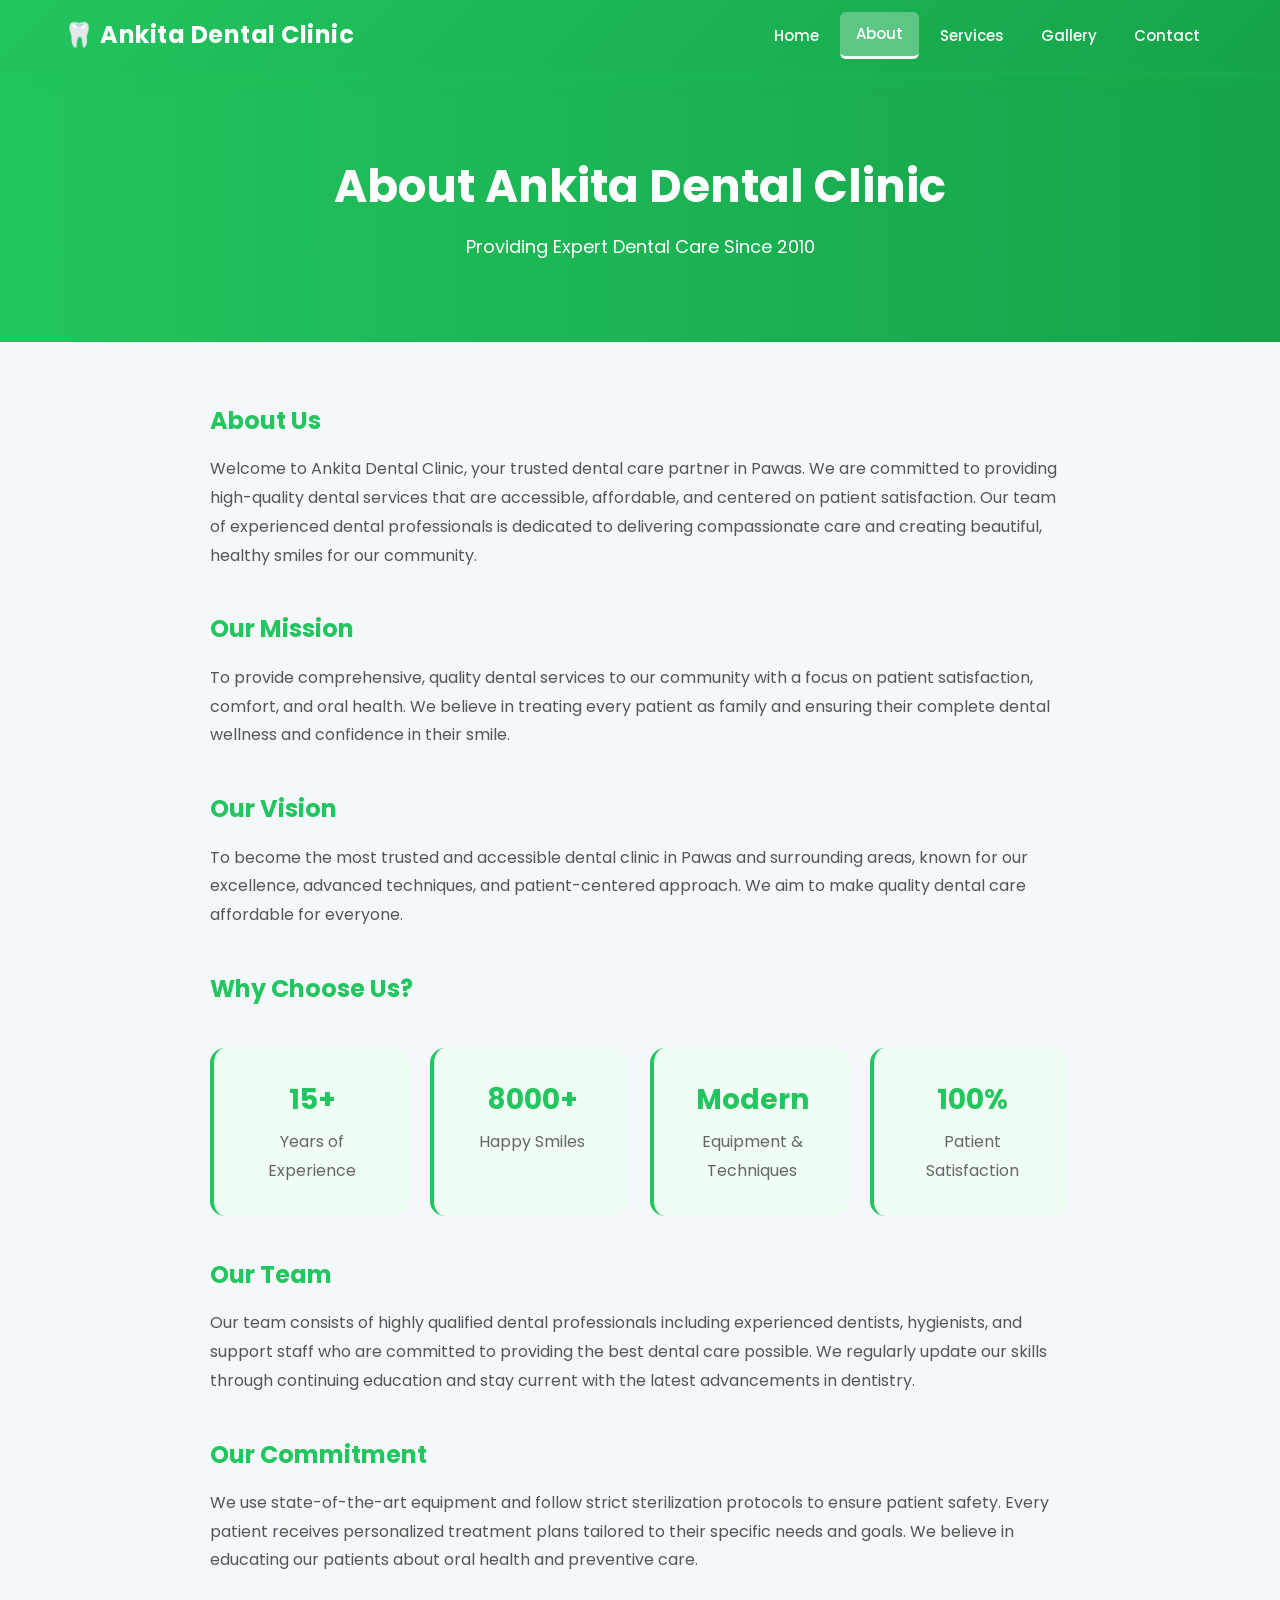
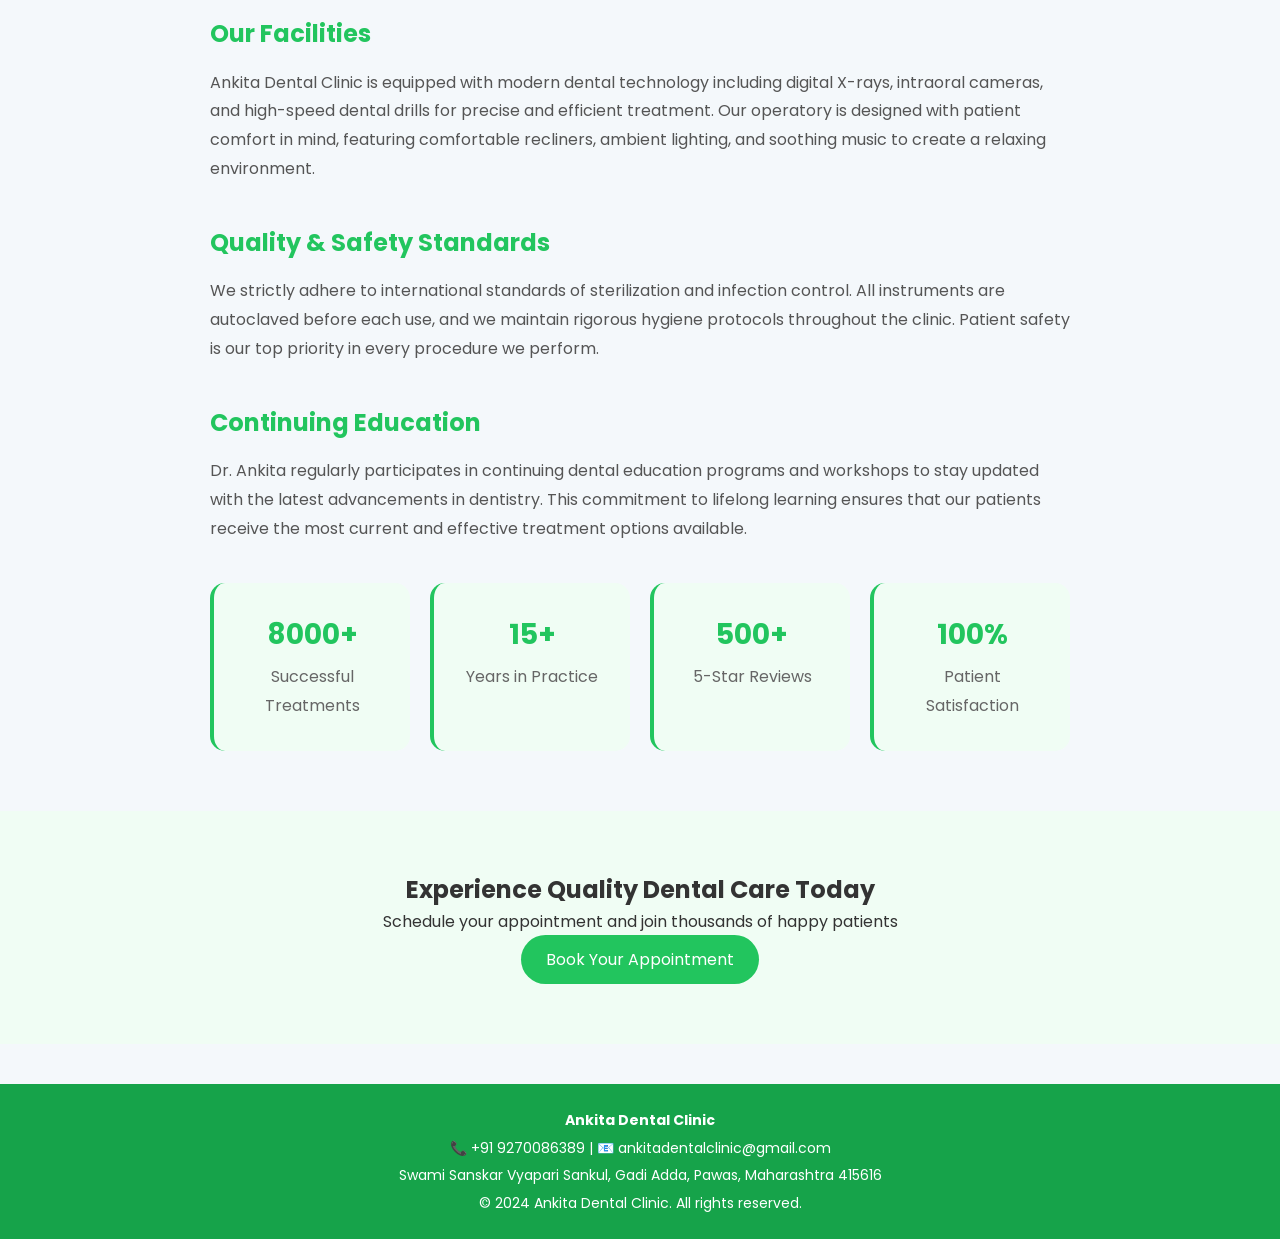
==== about.html @ 3042595b "clinic website" ====
<!DOCTYPE html>
<html>
<head>
  <meta charset="UTF-8">
  <meta name="viewport" content="width=device-width, initial-scale=1.0">
  <title>About Us - Ankita Dental Clinic</title>
  <link rel="stylesheet" href="css/style.css">
  <link href="https://fonts.googleapis.com/css2?family=Poppins:wght@300;400;600&display=swap" rel="stylesheet">
</head>
<body>

<!-- NAVBAR -->
<header class="navbar">
  <div class="logo">🦷 Ankita Dental Clinic</div>
  <div class="hamburger">
    <span></span>
    <span></span>
    <span></span>
  </div>
  <nav>
    <a href="index.html">Home</a>
    <a href="about.html">About</a>
    <a href="services.html">Services</a>
    <a href="gallery.html">Gallery</a>
    <a href="contact.html">Contact</a>
  </nav>
</header>

<!-- HERO SECTION -->
<section class="about-hero">
  <h1>About Ankita Dental Clinic</h1>
  <p>Providing Expert Dental Care Since 2010</p>
</section>

<!-- ABOUT CONTENT -->
<section class="container">
  <h2>About Us</h2>
  <p>Welcome to Ankita Dental Clinic, your trusted dental care partner in Pawas. We are committed to providing high-quality dental services that are accessible, affordable, and centered on patient satisfaction. Our team of experienced dental professionals is dedicated to delivering compassionate care and creating beautiful, healthy smiles for our community.</p>

  <h2>Our Mission</h2>
  <p>To provide comprehensive, quality dental services to our community with a focus on patient satisfaction, comfort, and oral health. We believe in treating every patient as family and ensuring their complete dental wellness and confidence in their smile.</p>

  <h2>Our Vision</h2>
  <p>To become the most trusted and accessible dental clinic in Pawas and surrounding areas, known for our excellence, advanced techniques, and patient-centered approach. We aim to make quality dental care affordable for everyone.</p>

  <h2>Why Choose Us?</h2>
  <div class="stats">
    <div>
      <h3>15+</h3>
      <p>Years of Experience</p>
    </div>
    <div>
      <h3>8000+</h3>
      <p>Happy Smiles</p>
    </div>
    <div>
      <h3>Modern</h3>
      <p>Equipment & Techniques</p>
    </div>
    <div>
      <h3>100%</h3>
      <p>Patient Satisfaction</p>
    </div>
  </div>

  <h2>Our Team</h2>
  <p>Our team consists of highly qualified dental professionals including experienced dentists, hygienists, and support staff who are committed to providing the best dental care possible. We regularly update our skills through continuing education and stay current with the latest advancements in dentistry.</p>

  <h2>Our Commitment</h2>
  <p>We use state-of-the-art equipment and follow strict sterilization protocols to ensure patient safety. Every patient receives personalized treatment plans tailored to their specific needs and goals. We believe in educating our patients about oral health and preventive care.</p>

  <h2>Our Facilities</h2>
  <p>Ankita Dental Clinic is equipped with modern dental technology including digital X-rays, intraoral cameras, and high-speed dental drills for precise and efficient treatment. Our operatory is designed with patient comfort in mind, featuring comfortable recliners, ambient lighting, and soothing music to create a relaxing environment.</p>

  <h2>Quality & Safety Standards</h2>
  <p>We strictly adhere to international standards of sterilization and infection control. All instruments are autoclaved before each use, and we maintain rigorous hygiene protocols throughout the clinic. Patient safety is our top priority in every procedure we perform.</p>

  <h2>Continuing Education</h2>
  <p>Dr. Ankita regularly participates in continuing dental education programs and workshops to stay updated with the latest advancements in dentistry. This commitment to lifelong learning ensures that our patients receive the most current and effective treatment options available.</p>

  <div class="stats" style="margin-top: 40px;">
    <div>
      <h3>8000+</h3>
      <p>Successful Treatments</p>
    </div>
    <div>
      <h3>15+</h3>
      <p>Years in Practice</p>
    </div>
    <div>
      <h3>500+</h3>
      <p>5-Star Reviews</p>
    </div>
    <div>
      <h3>100%</h3>
      <p>Patient Satisfaction</p>
    </div>
  </div>
</section>

<!-- CALL TO ACTION -->
<section class="cta" style="margin-top: 40px;">
  <h2>Experience Quality Dental Care Today</h2>
  <p>Schedule your appointment and join thousands of happy patients</p>
  <a href="contact.html" class="btn">Book Your Appointment</a>
</section>

<!-- FOOTER -->
<footer>
  <p><strong>Ankita Dental Clinic</strong></p>
  <p>📞 +91 9270086389 | 📧 ankitadentalclinic@gmail.com</p>
  <p>Swami Sanskar Vyapari Sankul, Gadi Adda, Pawas, Maharashtra 415616</p>
  <p>&copy; 2024 Ankita Dental Clinic. All rights reserved.</p>
</footer>

<script src="js/script.js"></script>
</body>
</html>
---- css/style.css ----
/* ================= GLOBAL ================= */
* {
  margin: 0;
  padding: 0;
  box-sizing: border-box;
}

body {
  font-family: 'Poppins', sans-serif;
  background: #f4f8fb;
  color: #333;
  line-height: 1.6;
}

/* ================= NAVBAR ================= */
.navbar {
  display: flex;
  justify-content: space-between;
  align-items: center;
  padding: 12px 5%;
  background: linear-gradient(135deg, #22c55e 0%, #16a34a 100%);
  color: #fff;
  position: sticky;
  top: 0;
  z-index: 1000;
  box-shadow: 0 4px 15px rgba(34, 197, 94, 0.3);
}

.navbar .logo {
  font-size: 24px;
  font-weight: 700;
  letter-spacing: 0.5px;
  display: flex;
  align-items: center;
  gap: 8px;
}

.navbar nav {
  display: flex;
  align-items: center;
  gap: 5px;
}

.navbar nav a {
  color: #fff;
  padding: 10px 16px;
  text-decoration: none;
  transition: 0.3s ease;
  border-radius: 6px;
  font-weight: 500;
  font-size: 15px;
}

.navbar nav a:hover {
  background: rgba(255, 255, 255, 0.2);
  color: #fff;
}

.navbar nav a.active {
  background: rgba(255, 255, 255, 0.3);
  border-bottom: 3px solid #fff;
}

/* ================= HAMBURGER MENU ================= */
.hamburger {
  display: none;
  flex-direction: column;
  cursor: pointer;
  gap: 6px;
}

.hamburger span {
  width: 25px;
  height: 3px;
  background: #fff;
  border-radius: 2px;
  transition: 0.3s ease;
}

.hamburger.active span:nth-child(1) {
  transform: rotate(45deg) translate(10px, 10px);
}

.hamburger.active span:nth-child(2) {
  opacity: 0;
}

.hamburger.active span:nth-child(3) {
  transform: rotate(-45deg) translate(8px, -8px);
}

/* ================= HERO ================= */
.hero {
  text-align: center;
  padding: 100px 20px;
  background: linear-gradient(to right, #f0fdf4, #ffffff);
}

.hero h1 {
  font-size: 40px;
  margin-bottom: 15px;
}

.hero p {
  font-size: 18px;
  margin-bottom: 20px;
}

/* ================= BUTTON ================= */
.btn {
  background: #22c55e;
  color: #fff;
  padding: 12px 25px;
  border-radius: 25px;
  text-decoration: none;
  transition: 0.3s;
  display: inline-block;
}

.btn:hover {
  background: #16a34a;
}

/* ================= SERVICES ================= */
.services {
  display: flex;
  flex-wrap: wrap;
  justify-content: center;
  padding: 40px 20px;
}

.card {
  background: #fff;
  margin: 15px;
  padding: 25px;
  width: 250px;
  border-radius: 15px;
  text-align: center;
  box-shadow: 0 8px 20px rgba(0,0,0,0.08);
  transition: 0.3s;
}

.card:hover {
  transform: translateY(-8px);
}

/* ================= FEATURES ================= */
.features {
  display: grid;
  grid-template-columns: repeat(auto-fit, minmax(280px, 1fr));
  gap: 30px;
  margin: 40px 0;
}

.feature-card {
  background: #fff;
  padding: 30px;
  border-radius: 15px;
  text-align: center;
  box-shadow: 0 8px 20px rgba(0,0,0,0.08);
  transition: 0.3s;
  border-top: 4px solid #22c55e;
}

.feature-card:hover {
  transform: translateY(-5px);
  box-shadow: 0 12px 30px rgba(34, 197, 94, 0.15);
}

.feature-icon {
  font-size: 40px;
  color: #22c55e;
  font-weight: bold;
  margin-bottom: 15px;
}

.feature-card h3 {
  color: #22c55e;
  font-size: 20px;
  margin-bottom: 10px;
}

/* ================= TESTIMONIALS ================= */
.testimonials {
  background: #f0fdf4;
  padding: 60px 20px;
  margin: 40px 0;
}

.testimonial-container {
  display: grid;
  grid-template-columns: repeat(auto-fit, minmax(300px, 1fr));
  gap: 30px;
  max-width: 1000px;
  margin: 0 auto;
}

.testimonial {
  background: #fff;
  padding: 30px;
  border-radius: 15px;
  box-shadow: 0 8px 20px rgba(0,0,0,0.08);
  border-left: 4px solid #22c55e;
}

.testimonial p {
  margin: 10px 0;
  color: #555;
  line-height: 1.6;
}

/* ================= CLINIC INFO ================= */
.clinic-info {
  background: #fff;
  padding: 60px 20px;
}

.info-grid {
  display: grid;
  grid-template-columns: repeat(auto-fit, minmax(250px, 1fr));
  gap: 30px;
  max-width: 1000px;
  margin: 0 auto;
}

.info-box {
  background: #f0fdf4;
  padding: 30px;
  border-radius: 15px;
  text-align: center;
  border-left: 4px solid #22c55e;
}

.info-box h3 {
  color: #22c55e;
  font-size: 18px;
  margin-bottom: 15px;
}

.info-box p {
  color: #555;
  font-size: 15px;
  line-height: 1.6;
}

/* ================= HIGHLIGHT GRID ================= */
.highlight-grid {
  display: grid;
  grid-template-columns: repeat(auto-fit, minmax(250px, 1fr));
  gap: 25px;
  margin: 30px 0;
}

.highlight-item {
  background: #f0fdf4;
  padding: 25px;
  border-radius: 12px;
  border-left: 4px solid #22c55e;
}

.highlight-item h3 {
  margin-bottom: 10px;
  font-size: 18px;
}

.highlight-item p {
  color: #555;
  font-size: 15px;
  line-height: 1.6;
}

/* ================= FAQ SECTION ================= */
.faq-section {
  margin: 30px 0;
}

.faq-item {
  background: #fff;
  padding: 25px;
  margin: 15px 0;
  border-radius: 12px;
  border-left: 4px solid #22c55e;
  box-shadow: 0 4px 12px rgba(0,0,0,0.05);
}

.faq-item h3 {
  margin-bottom: 10px;
  font-size: 17px;
}

.faq-item p {
  color: #555;
  font-size: 15px;
  line-height: 1.6;
  margin: 0;
}

/* ================= DOCTOR ================= */
.doctor {
  display: flex;
  align-items: center;
  gap: 30px;
  padding: 50px 8%;
  background: #fff;
}

.doctor img {
  width: 250px;
  border-radius: 15px;
}

/* ================= CTA ================= */
.cta {
  text-align: center;
  padding: 60px 20px;
  background: #f0fdf4;
}

/* ================= GALLERY ================= */
.gallery {
  display: grid;
  grid-template-columns: repeat(auto-fit, minmax(250px,1fr));
  gap: 15px;
  padding: 40px;
}

.gallery img {
  width: 100%;
  border-radius: 10px;
  transition: 0.3s;
}

.gallery img:hover {
  transform: scale(1.05);
}

/* ================= FEATURE GRID ================= */
.feature-grid {
  display: grid;
  grid-template-columns: repeat(auto-fit, minmax(280px, 1fr));
  gap: 25px;
  margin: 30px 0;
}

.feature-box {
  background: #fff;
  padding: 30px;
  border-radius: 12px;
  box-shadow: 0 8px 20px rgba(0,0,0,0.08);
  border-left: 4px solid #22c55e;
  transition: 0.3s;
}

.feature-box:hover {
  transform: translateY(-5px);
  box-shadow: 0 12px 30px rgba(34, 197, 94, 0.15);
}

.feature-box h3 {
  font-size: 18px;
  margin-bottom: 10px;
}

.feature-box p {
  color: #555;
  font-size: 15px;
  line-height: 1.6;
}

/* ================= CONTACT ================= */
.contact-wrapper {
  display: grid;
  grid-template-columns: repeat(auto-fit, minmax(350px, 1fr));
  gap: 40px;
  margin: 40px 0;
}

.contact {
  padding: 0;
  max-width: 100%;
}

.contact form {
  display: flex;
  flex-direction: column;
  gap: 15px;
}

.contact input, 
.contact textarea {
  padding: 12px;
  border: 1px solid #ddd;
  border-radius: 8px;
  font-family: 'Poppins', sans-serif;
  font-size: 14px;
}

.contact button {
  background: #22c55e;
  color: #fff;
  padding: 12px 25px;
  border: none;
  border-radius: 25px;
  cursor: pointer;
  transition: 0.3s;
}

.contact button:hover {
  background: #16a34a;
}

.contact .contact-links {
  display: grid;
  grid-template-columns: repeat(auto-fit, minmax(250px, 1fr));
  gap: 35px;
  justify-content: center;
  align-items: stretch;
  margin: 50px 0;
  padding: 40px 20px;
}

.contact-card {
  background: linear-gradient(135deg, #f0fdf4 0%, #e8faef 100%);
  border: 2px solid #22c55e;
  border-radius: 20px;
  padding: 40px 30px;
  text-decoration: none;
  transition: all 0.5s cubic-bezier(0.34, 1.56, 0.64, 1);
  display: flex;
  flex-direction: column;
  align-items: center;
  justify-content: center;
  text-align: center;
  position: relative;
  overflow: hidden;
  box-shadow: 0 5px 20px rgba(34, 197, 94, 0.1);
}

.contact-card::before {
  content: '';
  position: absolute;
  top: -50%;
  left: -50%;
  width: 200%;
  height: 200%;
  background: radial-gradient(circle, rgba(34, 197, 94, 0.2) 0%, transparent 70%);
  transition: all 0.5s ease;
  z-index: 1;
}

.contact-card:hover {
  background: linear-gradient(135deg, #e8faef 0%, #dcf8e8 100%);
  border-color: #16a34a;
  transform: translateY(-12px);
  box-shadow: 0 15px 40px rgba(34, 197, 94, 0.25);
}

.contact-card:hover::before {
  top: 0;
  left: 0;
}

.contact-card .icon {
  font-size: 56px;
  margin-bottom: 20px;
  display: block;
  transition: all 0.5s ease;
  position: relative;
  z-index: 2;
}

.contact-card:hover .icon {
  transform: scale(1.2) rotateY(360deg);
  filter: drop-shadow(0 5px 15px rgba(34, 197, 94, 0.4));
}

.contact-card .card-text {
  position: relative;
  z-index: 2;
}

.contact-card h4 {
  color: #16a34a;
  font-size: 22px;
  margin: 0 0 10px 0;
  font-weight: 700;
  letter-spacing: 0.5px;
}

.contact-card p {
  color: #555;
  font-size: 15px;
  margin: 0;
  font-weight: 500;
  line-height: 1.6;
  word-break: break-word;
}

.contact-card:hover h4 {
  color: #22c55e;
}

.contact-card:hover p {
  color: #22c55e;
  font-weight: 600;
}

/* ================= QUICK ACTION BUTTONS ================= */
.quick-action-buttons {
  display: flex;
  gap: 20px;
  justify-content: center;
  align-items: center;
  margin: 40px 0 60px 0;
  flex-wrap: wrap;
  padding: 0 20px;
}

.quick-action-buttons a {
  background: linear-gradient(135deg, #22c55e 0%, #16a34a 100%);
  color: #fff;
  padding: 12px 28px;
  border-radius: 25px;
  text-decoration: none;
  transition: all 0.3s ease;
  font-weight: 600;
  font-size: 15px;
  box-shadow: 0 4px 15px rgba(34, 197, 94, 0.3);
  display: inline-flex;
  align-items: center;
  gap: 8px;
  border: none;
  cursor: pointer;
}

.quick-action-buttons a:hover {
  background: linear-gradient(135deg, #16a34a 0%, #15803d 100%);
  transform: translateY(-3px);
  box-shadow: 0 8px 25px rgba(34, 197, 94, 0.4);
}

.contact iframe {
  width: 100%;
  height: 450px;
  border-radius: 15px;
  margin: 30px 0;
  border: none;
  box-shadow: 0 8px 20px rgba(0,0,0,0.1);
}

/* ================= CONTACT SECTION HEADERS ================= */
.contact h3 {
  font-size: 28px;
  margin-top: 50px;
  margin-bottom: 30px;
  text-align: center;
}

.location-section {
  background: #f0fdf4;
  padding: 30px;
  border-radius: 15px;
  margin: 30px 0;
  text-align: center;
}

.location-section p {
  margin: 8px 0;
  color: #555;
  font-size: 15px;
  line-height: 1.8;
}

.location-section strong {
  color: #22c55e;
  font-size: 18px;
  display: block;
  margin-bottom: 15px;
}

/* ================= CONTACT INFO ================= */
.contact-info {
  background: #f0fdf4;
  padding: 30px;
  border-radius: 15px;
  box-shadow: 0 8px 20px rgba(0,0,0,0.08);
}

.info-item {
  margin-bottom: 25px;
  padding-bottom: 25px;
  border-bottom: 1px solid rgba(34, 197, 94, 0.2);
}

.info-item:last-child {
  margin-bottom: 0;
  padding-bottom: 0;
  border-bottom: none;
}

.info-item h4 {
  font-size: 16px;
  margin-bottom: 8px;
}

.info-item p {
  color: #555;
  font-size: 15px;
  line-height: 1.6;
  margin: 0;
}

.info-item a {
  color: #22c55e;
  text-decoration: none;
  transition: 0.3s;
}

.info-item a:hover {
  text-decoration: underline;
}

/* ================= FOOTER ================= */
footer {
  background: #22c55e;
  color: #fff;
  text-align: center;
  padding: 30px 20px;
  margin-top: 60px;
}

footer p {
  margin: 5px 0;
  font-size: 14px;
}

/* ================= ABOUT PAGE ================= */
.about-hero {
  background: linear-gradient(to right, #22c55e, #16a34a);
  color: #fff;
  padding: 80px 20px;
  text-align: center;
}

.about-hero h1 {
  font-size: 45px;
  margin-bottom: 10px;
}

.about-hero p {
  font-size: 18px;
  margin-bottom: 0;
}

.container {
  max-width: 900px;
  margin: 60px auto;
  padding: 0 20px;
}

.container h1 {
  color: #22c55e;
  margin-bottom: 15px;
  font-size: 35px;
}

.container h2 {
  color: #22c55e;
  margin-top: 40px;
  margin-bottom: 15px;
}

.container p {
  font-size: 16px;
  line-height: 1.8;
  margin-bottom: 15px;
  color: #555;
}

.stats {
  display: grid;
  grid-template-columns: repeat(auto-fit, minmax(200px, 1fr));
  gap: 20px;
  margin: 40px 0;
}

.stats > div {
  background: #f0fdf4;
  padding: 30px;
  border-radius: 15px;
  text-align: center;
  border-left: 4px solid #22c55e;
}

.stats > div h3 {
  color: #22c55e;
  font-size: 28px;
  margin-bottom: 5px;
}

.stats > div p {
  color: #666;
  margin: 0;
}

/* ================= RESPONSIVE ================= */
@media (max-width: 768px) {
  .navbar {
    padding: 12px 4%;
  }

  .hamburger {
    display: flex;
  }

  .navbar nav {
    position: absolute;
    top: 100%;
    left: 0;
    right: 0;
    background: linear-gradient(135deg, #22c55e 0%, #16a34a 100%);
    flex-direction: column;
    gap: 0;
    padding: 0;
    max-height: 0;
    overflow: hidden;
    transition: max-height 0.3s ease;
    box-shadow: 0 8px 20px rgba(34, 197, 94, 0.2);
  }

  .navbar nav.active {
    max-height: 400px;
    padding: 20px 0;
  }

  .navbar nav a {
    padding: 12px 5%;
    margin: 0;
    border-radius: 0;
    border-left: 4px solid transparent;
    transition: 0.3s ease;
    text-align: left;
  }

  .navbar nav a:hover {
    background: rgba(255, 255, 255, 0.15);
    border-left: 4px solid #fff;
  }

  .navbar nav a.active {
    border-bottom: none;
    border-left: 4px solid #fff;
    background: rgba(255, 255, 255, 0.2);
  }

  .hero {
    padding: 60px 20px;
  }

  .hero h1 {
    font-size: 28px;
    margin-bottom: 10px;
  }

  .hero p {
    font-size: 16px;
    margin-bottom: 20px;
  }

  .hero .btn {
    padding: 10px 20px;
    font-size: 14px;
  }

  .doctor {
    flex-direction: column;
    text-align: center;
    padding: 40px 20px;
    gap: 20px;
  }

  .doctor img {
    width: 200px;
    height: 250px;
    object-fit: cover;
  }

  .doctor h2 {
    font-size: 24px;
  }

  .services {
    padding: 20px 10px;
  }

  .card {
    width: 100%;
    max-width: 300px;
    margin: 10px auto;
  }

  .card h3 {
    font-size: 18px;
  }

  .cta {
    padding: 40px 20px;
  }

  .cta h2 {
    font-size: 26px;
  }

  .gallery {
    grid-template-columns: repeat(auto-fit, minmax(150px, 1fr));
    gap: 10px;
    padding: 20px;
  }

  .about-hero {
    padding: 60px 20px;
  }

  .about-hero h1 {
    font-size: 32px;
  }

  .about-hero p {
    font-size: 16px;
  }

  .container {
    margin: 40px auto;
    padding: 0 15px;
  }

  .container h2 {
    font-size: 24px;
    margin-top: 30px;
  }

  .stats {
    grid-template-columns: repeat(2, 1fr);
    gap: 15px;
    margin: 30px 0;
  }

  .stats > div {
    padding: 20px;
  }

  .stats > div h3 {
    font-size: 22px;
  }

  .contact {
    padding: 20px 0;
  }

  .contact-wrapper {
    grid-template-columns: 1fr;
    gap: 20px;
  }

  .contact-links {
    grid-template-columns: 1fr;
    gap: 20px;
    padding: 20px 10px;
    margin: 40px 0;
  }

  .contact-card {
    padding: 35px 25px;
  }

  .contact-card .icon {
    font-size: 48px;
    margin-bottom: 15px;
  }

  .contact-card h4 {
    font-size: 20px;
  }

  .contact-card p {
    font-size: 14px;
  }

  .quick-action-buttons {
    gap: 12px;
    margin: 30px 0 50px 0;
    padding: 0 10px;
  }

  .quick-action-buttons a {
    padding: 11px 20px;
    font-size: 14px;
    flex: 1;
    min-width: 140px;
  }

  .contact iframe {
    height: 350px;
    margin-top: 20px;
  }

  .feature-card {
    margin: 10px 0;
  }

  .highlight-grid {
    gap: 15px;
  }

  .highlight-item {
    padding: 20px;
  }

  .faq-item {
    padding: 20px;
  }

  .feature-grid {
    gap: 15px;
  }

  .feature-box {
    padding: 20px;
  }

  footer {
    padding: 20px 15px;
  }

  footer p {
    font-size: 13px;
  }
}

@media (max-width: 480px) {
  .navbar {
    padding: 10px 3%;
  }

  .navbar .logo {
    font-size: 20px;
  }

  .hero h1 {
    font-size: 24px;
  }

  .hero p {
    font-size: 14px;
  }

  .card {
    width: 100%;
    margin: 8px 0;
    padding: 20px;
  }

  .stats {
    grid-template-columns: 1fr;
  }

  .container h2 {
    font-size: 20px;
  }

  .contact button {
    padding: 10px 20px;
    font-size: 14px;
  }

  .gallery {
    padding: 10px;
  }
}

input, textarea {
  padding: 12px;
  border-radius: 8px;
  border: 1px solid #ccc;
}

button {
  background: #0d6efd;
  color: #fff;
  padding: 12px;
  border: none;
  border-radius: 25px;
  cursor: pointer;
}

button:hover {
  background: #084298;
}

/* ================= FOOTER ================= */
footer {
  text-align: center;
  padding: 20px;
  background: #16a34a;
  color: #fff;
  margin-top: 40px;
}

/* ================= RESPONSIVE ================= */
@media(max-width:768px) {
  .doctor {
    flex-direction: column;
    text-align: center;
  }

  .hero h1 {
    font-size: 28px;
  }
}
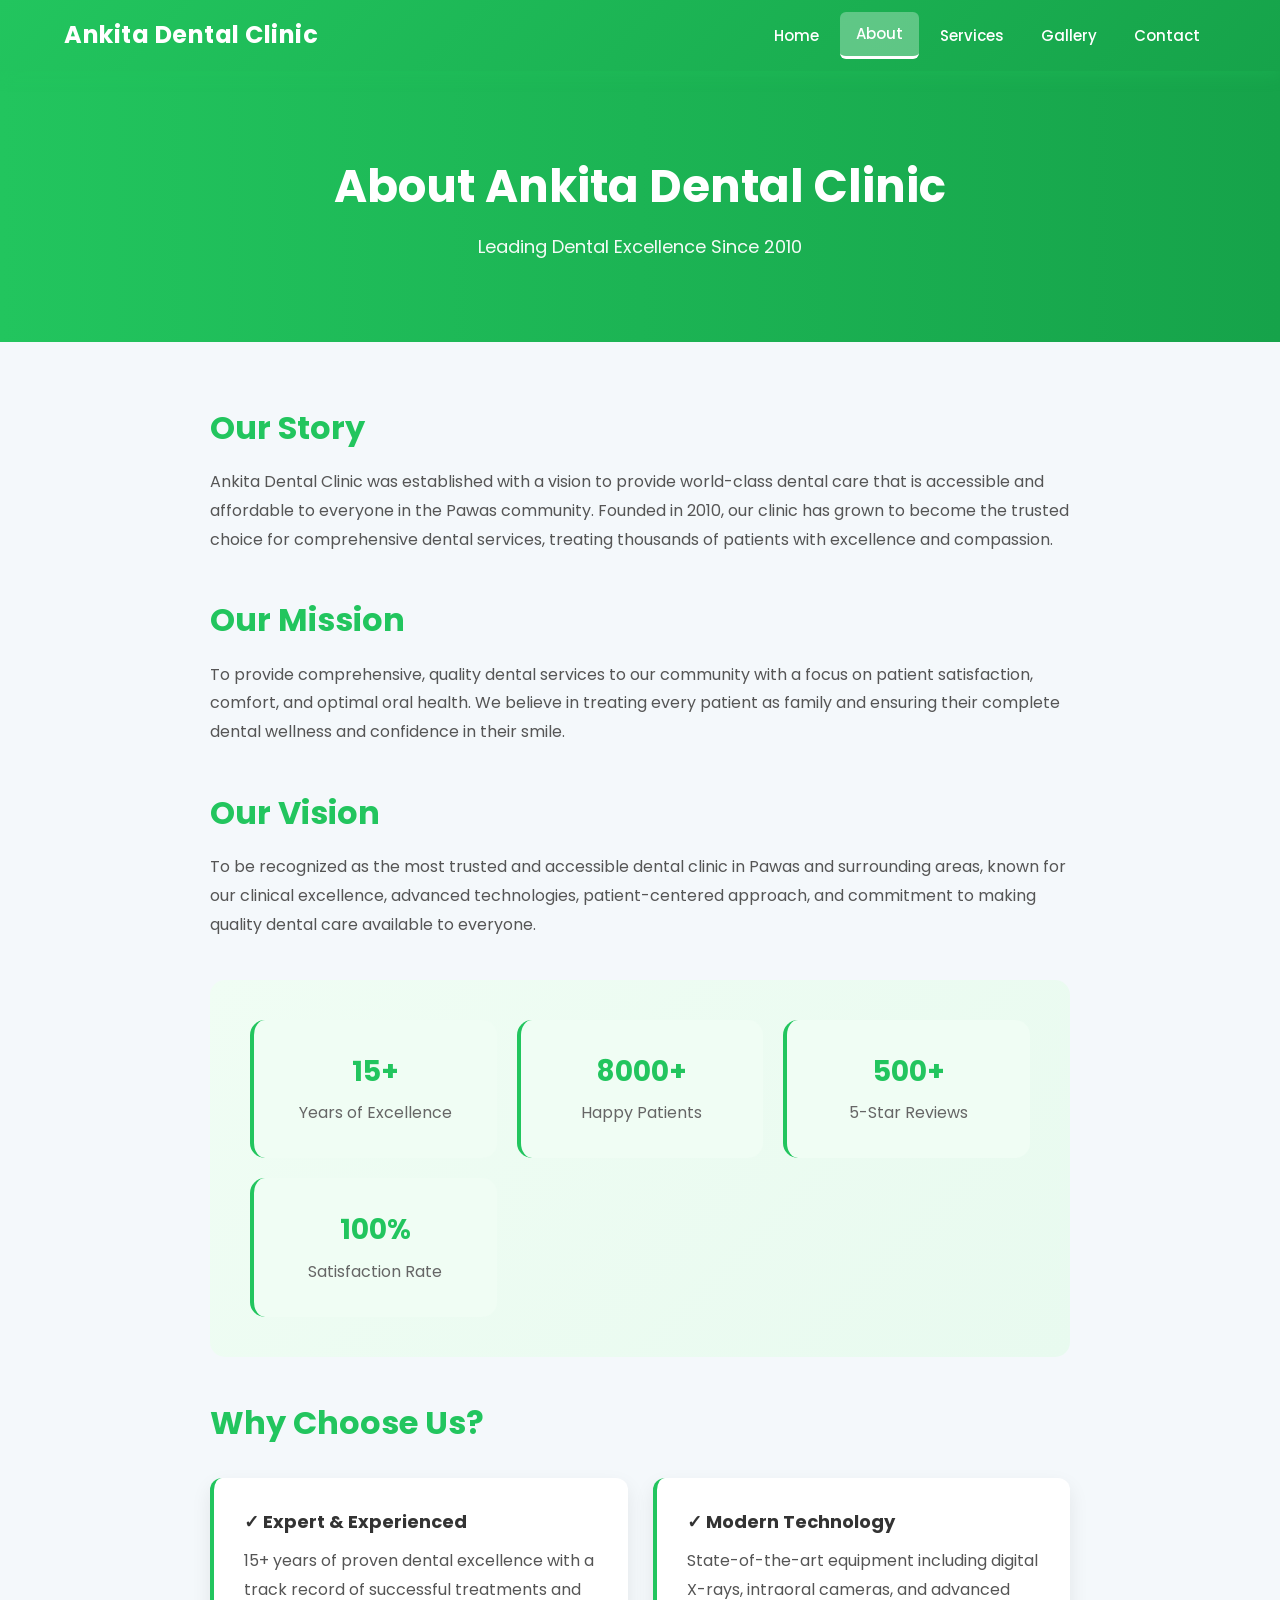
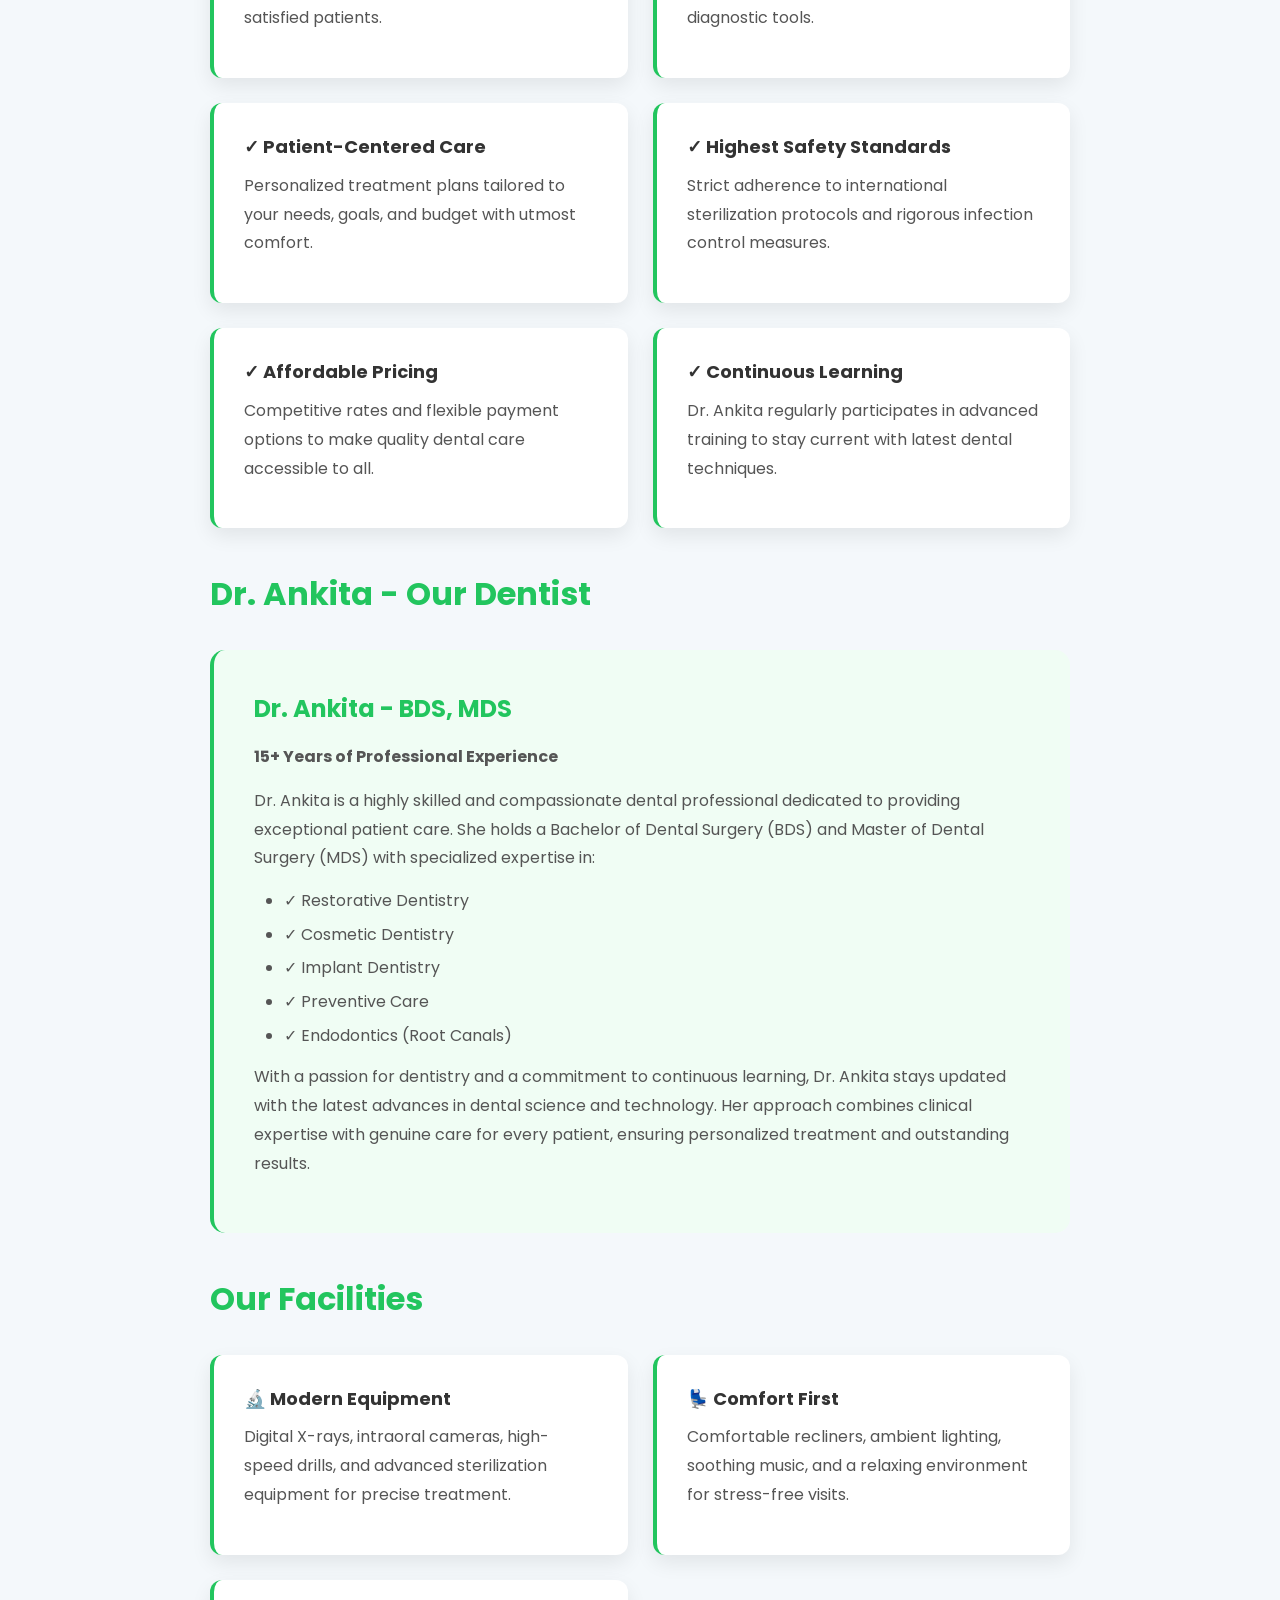
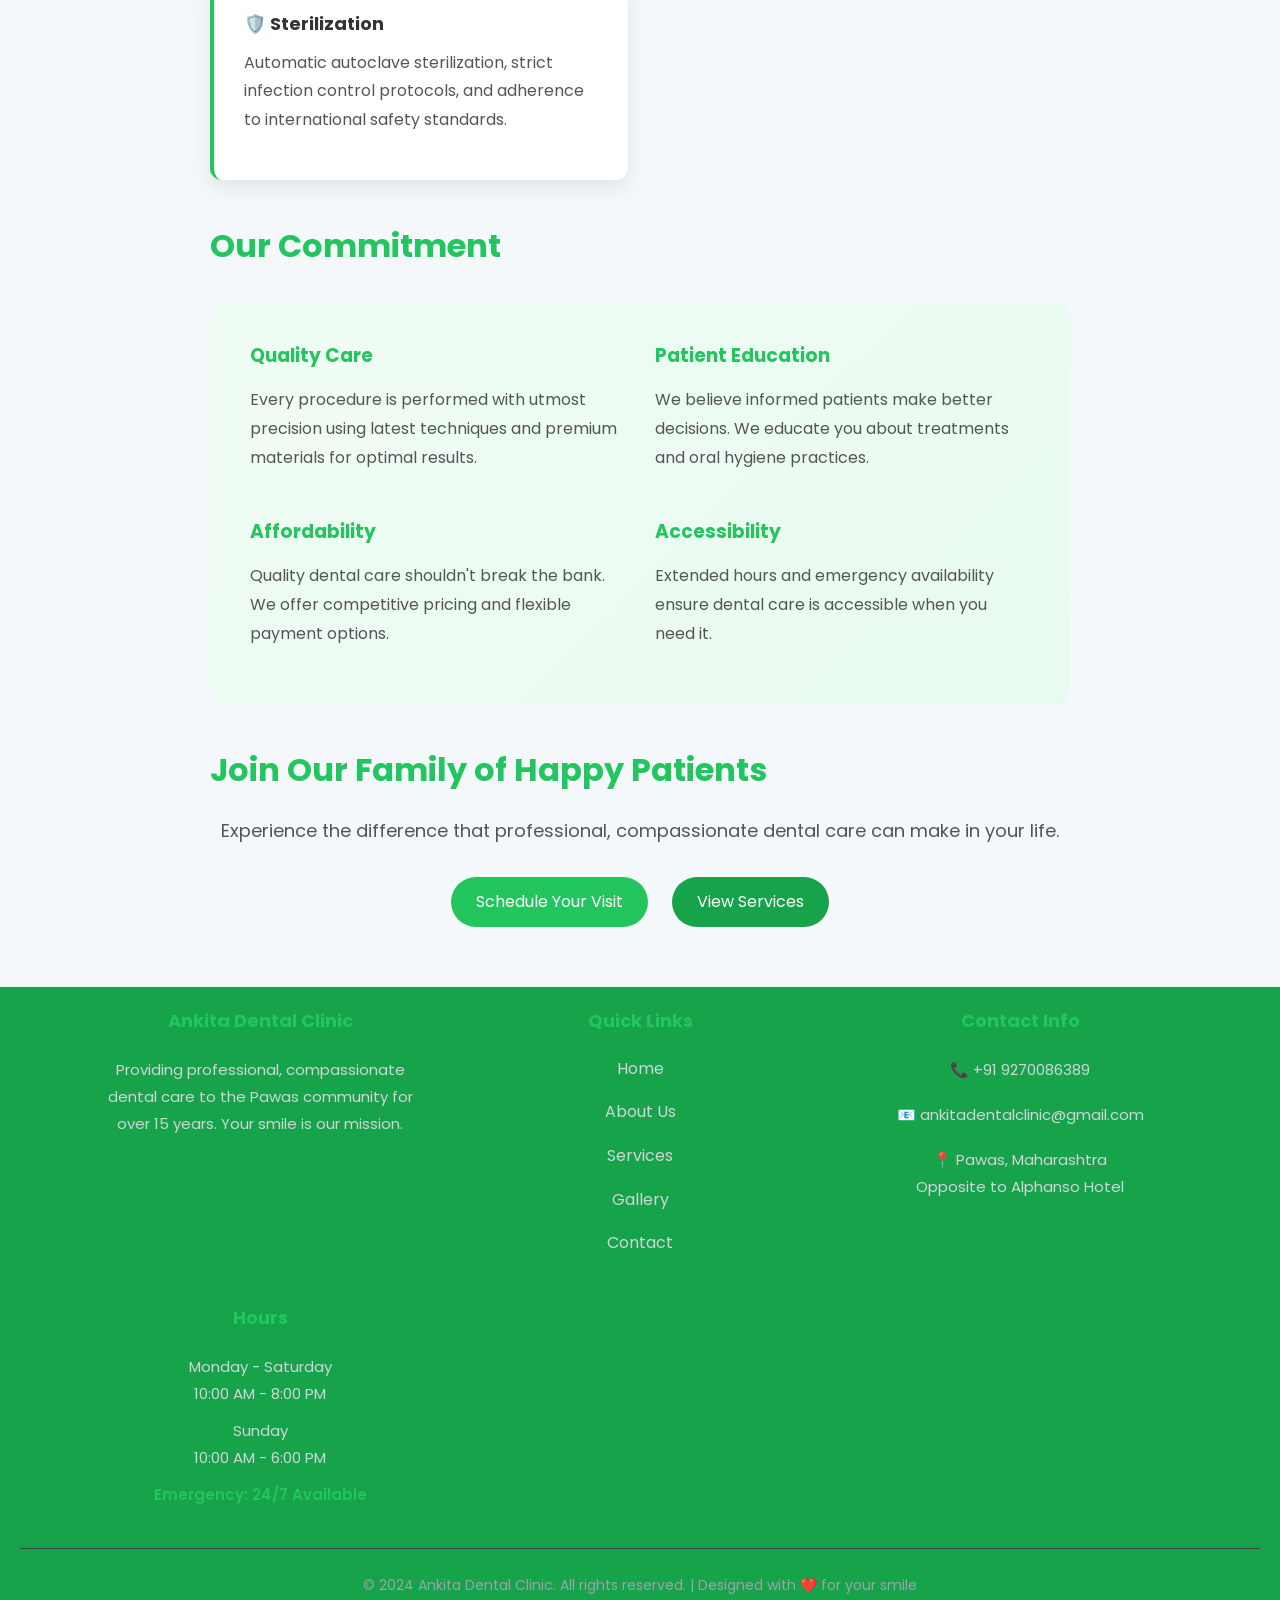
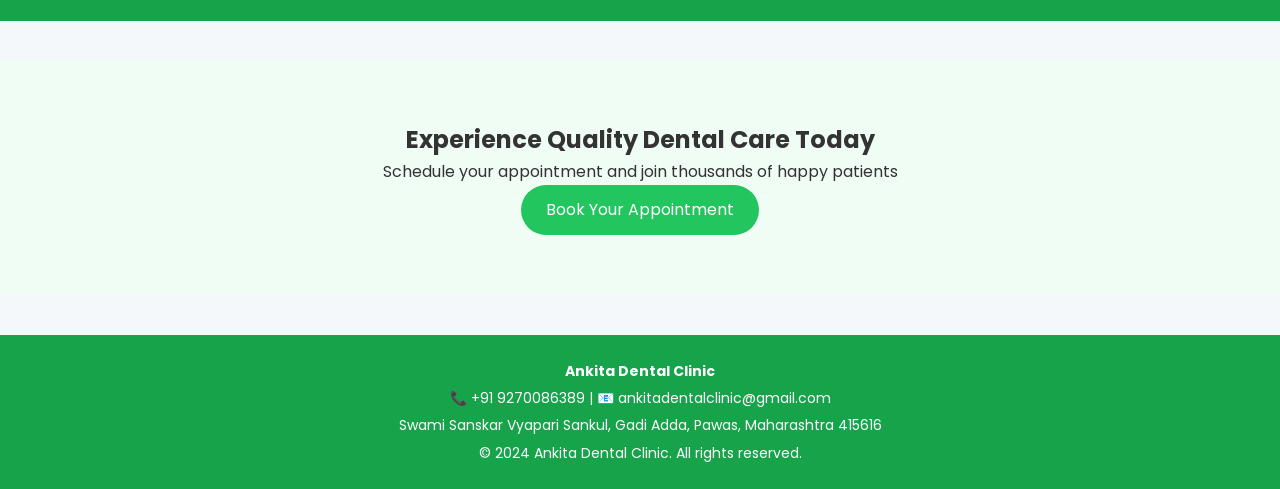
==== commit 67273b4d: "Add professional dental clinic website with all pages, styles, and scripts" ====
--- a/about.html
+++ b/about.html
@@ -5,13 +5,13 @@
   <meta name="viewport" content="width=device-width, initial-scale=1.0">
   <title>About Us - Ankita Dental Clinic</title>
   <link rel="stylesheet" href="css/style.css">
-  <link href="https://fonts.googleapis.com/css2?family=Poppins:wght@300;400;600&display=swap" rel="stylesheet">
+  <link href="https://fonts.googleapis.com/css2?family=Poppins:wght@300;400;600;700&display=swap" rel="stylesheet">
 </head>
 <body>
 
 <!-- NAVBAR -->
 <header class="navbar">
-  <div class="logo">🦷 Ankita Dental Clinic</div>
+  <div class="logo">Ankita Dental Clinic</div>
   <div class="hamburger">
     <span></span>
     <span></span>
@@ -29,63 +29,29 @@
 <!-- HERO SECTION -->
 <section class="about-hero">
   <h1>About Ankita Dental Clinic</h1>
-  <p>Providing Expert Dental Care Since 2010</p>
+  <p>Leading Dental Excellence Since 2010</p>
 </section>
 
 <!-- ABOUT CONTENT -->
 <section class="container">
-  <h2>About Us</h2>
-  <p>Welcome to Ankita Dental Clinic, your trusted dental care partner in Pawas. We are committed to providing high-quality dental services that are accessible, affordable, and centered on patient satisfaction. Our team of experienced dental professionals is dedicated to delivering compassionate care and creating beautiful, healthy smiles for our community.</p>
-
-  <h2>Our Mission</h2>
-  <p>To provide comprehensive, quality dental services to our community with a focus on patient satisfaction, comfort, and oral health. We believe in treating every patient as family and ensuring their complete dental wellness and confidence in their smile.</p>
-
-  <h2>Our Vision</h2>
-  <p>To become the most trusted and accessible dental clinic in Pawas and surrounding areas, known for our excellence, advanced techniques, and patient-centered approach. We aim to make quality dental care affordable for everyone.</p>
-
-  <h2>Why Choose Us?</h2>
+  <h2 style="color: #22c55e;">Our Story</h2>
+  <p>Ankita Dental Clinic was established with a vision to provide world-class dental care that is accessible and affordable to everyone in the Pawas community. Founded in 2010, our clinic has grown to become the trusted choice for comprehensive dental services, treating thousands of patients with excellence and compassion.</p>
+
+  <h2 style="color: #22c55e; margin-top: 40px;">Our Mission</h2>
+  <p>To provide comprehensive, quality dental services to our community with a focus on patient satisfaction, comfort, and optimal oral health. We believe in treating every patient as family and ensuring their complete dental wellness and confidence in their smile.</p>
+
+  <h2 style="color: #22c55e; margin-top: 40px;">Our Vision</h2>
+  <p>To be recognized as the most trusted and accessible dental clinic in Pawas and surrounding areas, known for our clinical excellence, advanced technologies, patient-centered approach, and commitment to making quality dental care available to everyone.</p>
+
+  <!-- ACHIEVEMENTS STATS -->
   <div class="stats">
     <div>
       <h3>15+</h3>
-      <p>Years of Experience</p>
+      <p>Years of Excellence</p>
     </div>
     <div>
       <h3>8000+</h3>
-      <p>Happy Smiles</p>
-    </div>
-    <div>
-      <h3>Modern</h3>
-      <p>Equipment & Techniques</p>
-    </div>
-    <div>
-      <h3>100%</h3>
-      <p>Patient Satisfaction</p>
-    </div>
-  </div>
-
-  <h2>Our Team</h2>
-  <p>Our team consists of highly qualified dental professionals including experienced dentists, hygienists, and support staff who are committed to providing the best dental care possible. We regularly update our skills through continuing education and stay current with the latest advancements in dentistry.</p>
-
-  <h2>Our Commitment</h2>
-  <p>We use state-of-the-art equipment and follow strict sterilization protocols to ensure patient safety. Every patient receives personalized treatment plans tailored to their specific needs and goals. We believe in educating our patients about oral health and preventive care.</p>
-
-  <h2>Our Facilities</h2>
-  <p>Ankita Dental Clinic is equipped with modern dental technology including digital X-rays, intraoral cameras, and high-speed dental drills for precise and efficient treatment. Our operatory is designed with patient comfort in mind, featuring comfortable recliners, ambient lighting, and soothing music to create a relaxing environment.</p>
-
-  <h2>Quality & Safety Standards</h2>
-  <p>We strictly adhere to international standards of sterilization and infection control. All instruments are autoclaved before each use, and we maintain rigorous hygiene protocols throughout the clinic. Patient safety is our top priority in every procedure we perform.</p>
-
-  <h2>Continuing Education</h2>
-  <p>Dr. Ankita regularly participates in continuing dental education programs and workshops to stay updated with the latest advancements in dentistry. This commitment to lifelong learning ensures that our patients receive the most current and effective treatment options available.</p>
-
-  <div class="stats" style="margin-top: 40px;">
-    <div>
-      <h3>8000+</h3>
-      <p>Successful Treatments</p>
-    </div>
-    <div>
-      <h3>15+</h3>
-      <p>Years in Practice</p>
+      <p>Happy Patients</p>
     </div>
     <div>
       <h3>500+</h3>
@@ -93,10 +59,138 @@
     </div>
     <div>
       <h3>100%</h3>
-      <p>Patient Satisfaction</p>
-    </div>
+      <p>Satisfaction Rate</p>
+    </div>
+  </div>
+
+  <h2 style="color: #22c55e; margin-top: 40px;">Why Choose Us?</h2>
+  
+  <div class="feature-grid">
+    <div class="feature-box">
+      <h3>✓ Expert & Experienced</h3>
+      <p>15+ years of proven dental excellence with a track record of successful treatments and satisfied patients.</p>
+    </div>
+    <div class="feature-box">
+      <h3>✓ Modern Technology</h3>
+      <p>State-of-the-art equipment including digital X-rays, intraoral cameras, and advanced diagnostic tools.</p>
+    </div>
+    <div class="feature-box">
+      <h3>✓ Patient-Centered Care</h3>
+      <p>Personalized treatment plans tailored to your needs, goals, and budget with utmost comfort.</p>
+    </div>
+    <div class="feature-box">
+      <h3>✓ Highest Safety Standards</h3>
+      <p>Strict adherence to international sterilization protocols and rigorous infection control measures.</p>
+    </div>
+    <div class="feature-box">
+      <h3>✓ Affordable Pricing</h3>
+      <p>Competitive rates and flexible payment options to make quality dental care accessible to all.</p>
+    </div>
+    <div class="feature-box">
+      <h3>✓ Continuous Learning</h3>
+      <p>Dr. Ankita regularly participates in advanced training to stay current with latest dental techniques.</p>
+    </div>
+  </div>
+
+  <h2 style="color: #22c55e; margin-top: 40px;">Dr. Ankita - Our Dentist</h2>
+  <div style="background: #f0fdf4; padding: 40px; border-radius: 15px; margin: 30px 0; border-left: 4px solid #22c55e;">
+    <h3 style="color: #22c55e; margin-bottom: 15px; font-size: 24px;">Dr. Ankita - BDS, MDS</h3>
+    <p><strong>15+ Years of Professional Experience</strong></p>
+    <p style="margin-top: 15px;">Dr. Ankita is a highly skilled and compassionate dental professional dedicated to providing exceptional patient care. She holds a Bachelor of Dental Surgery (BDS) and Master of Dental Surgery (MDS) with specialized expertise in:</p>
+    <ul style="margin: 15px 0; padding-left: 30px;">
+      <li style="margin: 8px 0;">✓ Restorative Dentistry</li>
+      <li style="margin: 8px 0;">✓ Cosmetic Dentistry</li>
+      <li style="margin: 8px 0;">✓ Implant Dentistry</li>
+      <li style="margin: 8px 0;">✓ Preventive Care</li>
+      <li style="margin: 8px 0;">✓ Endodontics (Root Canals)</li>
+    </ul>
+    <p style="margin-top: 15px;">With a passion for dentistry and a commitment to continuous learning, Dr. Ankita stays updated with the latest advances in dental science and technology. Her approach combines clinical expertise with genuine care for every patient, ensuring personalized treatment and outstanding results.</p>
+  </div>
+
+  <h2 style="color: #22c55e; margin-top: 40px;">Our Facilities</h2>
+  <div class="feature-grid">
+    <div class="feature-box">
+      <h3>🔬 Modern Equipment</h3>
+      <p>Digital X-rays, intraoral cameras, high-speed drills, and advanced sterilization equipment for precise treatment.</p>
+    </div>
+    <div class="feature-box">
+      <h3>💺 Comfort First</h3>
+      <p>Comfortable recliners, ambient lighting, soothing music, and a relaxing environment for stress-free visits.</p>
+    </div>
+    <div class="feature-box">
+      <h3>🛡️ Sterilization</h3>
+      <p>Automatic autoclave sterilization, strict infection control protocols, and adherence to international safety standards.</p>
+    </div>
+  </div>
+
+  <h2 style="color: #22c55e; margin-top: 40px;">Our Commitment</h2>
+  <div style="background: linear-gradient(135deg, #f0fdf4 0%, #e8faef 100%); padding: 40px; border-radius: 15px; margin: 30px 0;">
+    <div style="display: grid; grid-template-columns: 1fr 1fr; gap: 30px;">
+      <div>
+        <h3 style="color: #22c55e; margin-bottom: 15px;">Quality Care</h3>
+        <p>Every procedure is performed with utmost precision using latest techniques and premium materials for optimal results.</p>
+      </div>
+      <div>
+        <h3 style="color: #22c55e; margin-bottom: 15px;">Patient Education</h3>
+        <p>We believe informed patients make better decisions. We educate you about treatments and oral hygiene practices.</p>
+      </div>
+      <div>
+        <h3 style="color: #22c55e; margin-bottom: 15px;">Affordability</h3>
+        <p>Quality dental care shouldn't break the bank. We offer competitive pricing and flexible payment options.</p>
+      </div>
+      <div>
+        <h3 style="color: #22c55e; margin-bottom: 15px;">Accessibility</h3>
+        <p>Extended hours and emergency availability ensure dental care is accessible when you need it.</p>
+      </div>
+    </div>
+  </div>
+
+  <h2 style="color: #22c55e; margin-top: 40px;">Join Our Family of Happy Patients</h2>
+  <p style="text-align: center; font-size: 18px; color: #555; margin: 20px 0;">Experience the difference that professional, compassionate dental care can make in your life.</p>
+  <div style="text-align: center; margin-top: 30px;">
+    <a href="contact.html" class="btn" style="margin: 0 10px;">Schedule Your Visit</a>
+    <a href="services.html" class="btn" style="background: #16a34a; margin: 0 10px;">View Services</a>
   </div>
 </section>
+
+<!-- FOOTER -->
+<footer>
+  <div class="footer-content">
+    <div class="footer-section">
+      <h3>Ankita Dental Clinic</h3>
+      <p>Providing professional, compassionate dental care to the Pawas community for over 15 years. Your smile is our mission.</p>
+    </div>
+    <div class="footer-section">
+      <h3>Quick Links</h3>
+      <div class="footer-links">
+        <a href="index.html">Home</a>
+        <a href="about.html">About Us</a>
+        <a href="services.html">Services</a>
+        <a href="gallery.html">Gallery</a>
+        <a href="contact.html">Contact</a>
+      </div>
+    </div>
+    <div class="footer-section">
+      <h3>Contact Info</h3>
+      <p>📞 <a href="tel:+919270086389">+91 9270086389</a></p>
+      <p>📧 <a href="mailto:ankitadentalclinic@gmail.com">ankitadentalclinic@gmail.com</a></p>
+      <p>📍 Pawas, Maharashtra<br>Opposite to Alphanso Hotel</p>
+    </div>
+    <div class="footer-section">
+      <h3>Hours</h3>
+      <p>Monday - Saturday<br>10:00 AM - 8:00 PM</p>
+      <p>Sunday<br>10:00 AM - 6:00 PM</p>
+      <p style="color: #22c55e; font-weight: 600;">Emergency: 24/7 Available</p>
+    </div>
+  </div>
+  <div class="footer-bottom">
+    <p>&copy; 2024 Ankita Dental Clinic. All rights reserved. | Designed with ❤️ for your smile</p>
+  </div>
+</footer>
+
+<script src="js/script.js"></script>
+</body>
+</html>
 
 <!-- CALL TO ACTION -->
 <section class="cta" style="margin-top: 40px;">
--- a/css/style.css
+++ b/css/style.css
@@ -498,6 +498,295 @@
 
 .contact-card:hover h4 {
   color: #22c55e;
+}
+
+/* ================= CONTAINER ================= */
+.container {
+  max-width: 1100px;
+  margin: 0 auto;
+  padding: 50px 20px;
+}
+
+.container h2 {
+  font-size: 32px;
+  margin: 30px 0 20px 0;
+  color: #333;
+}
+
+.container p {
+  color: #555;
+  font-size: 16px;
+  line-height: 1.8;
+  margin-bottom: 15px;
+}
+
+.container ul li {
+  margin-bottom: 12px;
+  color: #555;
+  font-size: 16px;
+}
+
+/* ================= STATS ================= */
+.stats {
+  display: grid;
+  grid-template-columns: repeat(auto-fit, minmax(200px, 1fr));
+  gap: 30px;
+  margin: 40px 0;
+  padding: 40px;
+  background: linear-gradient(135deg, #f0fdf4 0%, #e8faef 100%);
+  border-radius: 15px;
+}
+
+.stats div {
+  text-align: center;
+}
+
+.stats h3 {
+  font-size: 40px;
+  color: #22c55e;
+  margin-bottom: 10px;
+  font-weight: 700;
+}
+
+.stats p {
+  color: #555;
+  font-size: 16px;
+  margin: 0;
+}
+
+/* ================= FOOTER ================= */
+footer {
+  background: linear-gradient(135deg, #1f2937 0%, #111827 100%);
+  color: #fff;
+  padding: 60px 20px 20px;
+  margin-top: 40px;
+}
+
+.footer-content {
+  max-width: 1100px;
+  margin: 0 auto;
+  display: grid;
+  grid-template-columns: repeat(auto-fit, minmax(250px, 1fr));
+  gap: 40px;
+  margin-bottom: 30px;
+}
+
+.footer-section h3 {
+  color: #22c55e;
+  margin-bottom: 20px;
+  font-size: 18px;
+}
+
+.footer-section p {
+  color: #d1d5db;
+  font-size: 15px;
+  line-height: 1.8;
+  margin-bottom: 10px;
+}
+
+.footer-section a {
+  color: #d1d5db;
+  text-decoration: none;
+  transition: 0.3s;
+  display: inline-block;
+  margin-bottom: 8px;
+}
+
+.footer-section a:hover {
+  color: #22c55e;
+  margin-left: 5px;
+}
+
+.footer-links {
+  display: flex;
+  flex-direction: column;
+  gap: 10px;
+}
+
+.footer-bottom {
+  text-align: center;
+  padding-top: 20px;
+  border-top: 1px solid #374151;
+  color: #9ca3af;
+  font-size: 14px;
+}
+
+/* ================= ABOUT HERO ================= */
+.about-hero {
+  text-align: center;
+  padding: 80px 20px;
+  background: linear-gradient(135deg, #22c55e 0%, #16a34a 100%);
+  color: #fff;
+}
+
+.about-hero h1 {
+  font-size: 48px;
+  margin-bottom: 15px;
+  font-weight: 700;
+}
+
+.about-hero p {
+  font-size: 20px;
+  opacity: 0.95;
+}
+
+/* ================= INFO ITEM ================= */
+.info-item {
+  background: #fff;
+  padding: 25px;
+  margin: 20px 0;
+  border-radius: 12px;
+  border-left: 4px solid #22c55e;
+  box-shadow: 0 4px 12px rgba(0,0,0,0.05);
+}
+
+.info-item h4 {
+  color: #22c55e;
+  margin-bottom: 10px;
+  font-size: 18px;
+}
+
+.info-item p {
+  color: #555;
+  margin: 0;
+  font-size: 16px;
+}
+
+.info-item a {
+  color: #22c55e;
+  text-decoration: none;
+  transition: 0.3s;
+  font-weight: 500;
+}
+
+.info-item a:hover {
+  color: #16a34a;
+}
+
+/* ================= QUICK ACTION BUTTONS ================= */
+.quick-action-buttons {
+  display: grid;
+  grid-template-columns: repeat(auto-fit, minmax(200px, 1fr));
+  gap: 20px;
+  margin: 40px 0;
+}
+
+.quick-action-buttons a {
+  background: #22c55e;
+  color: #fff;
+  padding: 15px 30px;
+  border-radius: 10px;
+  text-decoration: none;
+  text-align: center;
+  font-weight: 600;
+  transition: all 0.3s;
+  box-shadow: 0 4px 12px rgba(34, 197, 94, 0.3);
+}
+
+.quick-action-buttons a:hover {
+  background: #16a34a;
+  transform: translateY(-3px);
+  box-shadow: 0 8px 20px rgba(34, 197, 94, 0.4);
+}
+
+/* ================= LOCATION SECTION ================= */
+.location-section {
+  background: #f0fdf4;
+  padding: 30px;
+  border-radius: 12px;
+  margin: 30px 0;
+  border-left: 4px solid #22c55e;
+  text-align: center;
+}
+
+.location-section strong {
+  display: block;
+  color: #22c55e;
+  font-size: 20px;
+  margin-bottom: 15px;
+}
+
+.location-section p {
+  color: #555;
+  margin: 5px 0;
+}
+
+.container iframe {
+  width: 100%;
+  height: 400px;
+  border-radius: 12px;
+  border: none;
+  margin-top: 30px;
+  box-shadow: 0 8px 20px rgba(0,0,0,0.1);
+}
+
+/* ================= CONTACT INFO ================= */
+.contact-info {
+  background: #f0fdf4;
+  padding: 40px;
+  border-radius: 15px;
+  border: 2px solid #22c55e;
+}
+
+/* ================= RESPONSIVE ================= */
+@media (max-width: 768px) {
+  .navbar nav {
+    display: none;
+    position: absolute;
+    top: 60px;
+    left: 0;
+    right: 0;
+    flex-direction: column;
+    background: #16a34a;
+    padding: 20px;
+    gap: 0;
+    border-radius: 0;
+  }
+
+  .navbar nav.active {
+    display: flex;
+  }
+
+  .hamburger {
+    display: flex;
+  }
+
+  .hero h1 {
+    font-size: 32px;
+  }
+
+  .doctor {
+    flex-direction: column;
+    text-align: center;
+    padding: 40px 20px;
+  }
+
+  .doctor img {
+    width: 200px;
+  }
+
+  .card {
+    width: 100%;
+    max-width: 300px;
+  }
+
+  .contact-wrapper {
+    grid-template-columns: 1fr;
+  }
+
+  .stats {
+    grid-template-columns: repeat(2, 1fr);
+    gap: 20px;
+    padding: 30px;
+  }
+
+  .about-hero h1 {
+    font-size: 36px;
+  }
+
+  .navbar .logo {
+    font-size: 18px;
+  }
 }
 
 .contact-card:hover p {
